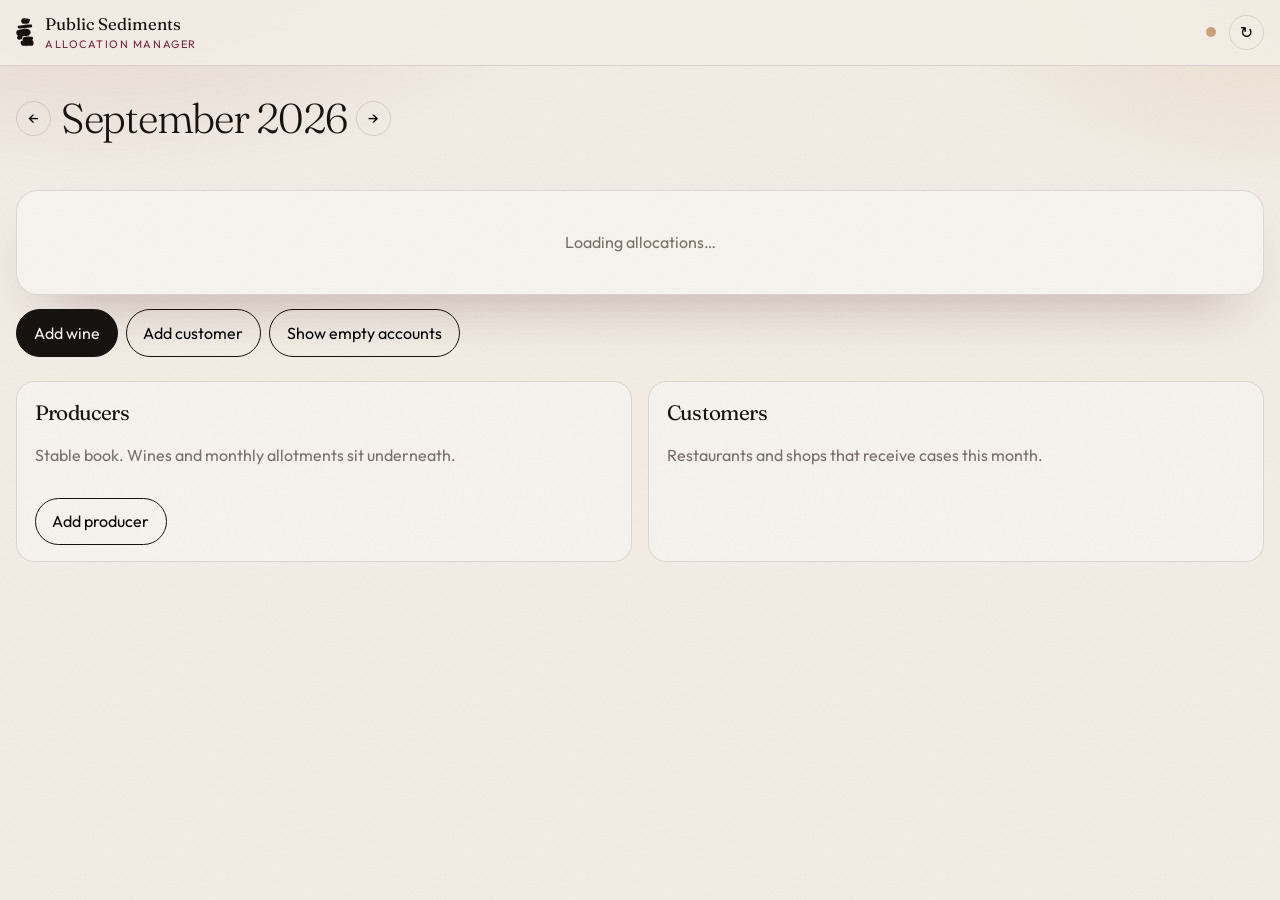
==== allocation-manager/index.html @ 0cda36f3 "chore: initial dump" ====
<!DOCTYPE html>
<html lang="en">
<head>
  <meta charset="utf-8">
  <meta name="viewport" content="width=device-width, initial-scale=1">
  <title>Allocation Manager — Public Sediments</title>
  <link rel="icon" href="../icons/mark.svg" type="image/svg+xml">
  <link rel="preconnect" href="https://fonts.googleapis.com">
  <link rel="preconnect" href="https://fonts.gstatic.com" crossorigin>
  <link href="https://fonts.googleapis.com/css2?family=Fraunces:ital,opsz,wght@0,9..144,300;0,9..144,500;1,9..144,300&family=Outfit:wght@300;400;500;600&display=swap" rel="stylesheet">
  <link rel="stylesheet" href="./styles.css">
</head>
<body>
  <header class="site-header">
    <div class="nav-bar">
      <a class="brand" href="../index.html">
        <span class="icon-mark" aria-hidden="true"></span>
        <span>
          <span class="brand-name">Public Sediments</span>
          <span class="brand-sub">Allocation manager</span>
        </span>
      </a>
      <div class="header-tools">
        <span class="sync" id="sync" title="Sync status"></span>
        <button class="ghost" id="refreshBtn" title="Reload from sheet-logger" aria-label="Reload">↻</button>
      </div>
    </div>
  </header>

  <main class="wrap">
    <div class="toolbar">
      <div class="month-nav">
        <button class="ghost" id="prevMonth" aria-label="Previous month">←</button>
        <h1 id="monthLabel">September 2026</h1>
        <button class="ghost" id="nextMonth" aria-label="Next month">→</button>
      </div>
      <div class="stats" id="stats"></div>
    </div>

    <nav class="producer-nav" id="producerNav" aria-label="Producers"></nav>

    <section class="board" id="board">
      <div class="loading">Loading allocations…</div>
    </section>

    <div class="row-actions">
      <button class="btn btn-solid" id="addWineBtn">Add wine</button>
      <button class="btn" id="addCustomerBtn">Add customer</button>
      <button class="btn" id="showEmptyBtn" aria-pressed="false">Show empty accounts</button>
    </div>

    <div class="manage">
      <section class="panel">
        <h2>Producers</h2>
        <p class="muted">Stable book. Wines and monthly allotments sit underneath.</p>
        <div class="list" id="producerList"></div>
        <div class="row-actions">
          <button class="btn" id="addProducerBtn">Add producer</button>
        </div>
      </section>
      <section class="panel">
        <h2>Customers</h2>
        <p class="muted">Restaurants and shops that receive cases this month.</p>
        <div class="list" id="customerList"></div>
      </section>
    </div>
  </main>

  <dialog id="wineDialog">
    <h2>Add wine</h2>
    <form class="form" id="wineForm">
      <div>
        <label for="wineProducer">Producer</label>
        <select id="wineProducer" required></select>
      </div>
      <div>
        <label for="wineName">Wine</label>
        <input id="wineName" required>
      </div>
      <div class="form-row">
        <div>
          <label for="wineVintage">Vintage</label>
          <input id="wineVintage">
        </div>
        <div>
          <label for="wineColor">Color</label>
          <select id="wineColor">
            <option value="red">Red</option>
            <option value="white">White</option>
            <option value="skin">Skin contact</option>
            <option value="sparkling">Sparkling</option>
            <option value="rose">Rosé</option>
          </select>
        </div>
      </div>
      <div class="form-row">
        <div>
          <label for="wineAppellation">Appellation</label>
          <input id="wineAppellation">
        </div>
        <div>
          <label for="wineFormat">Format</label>
          <input id="wineFormat" placeholder="750ml or magnum">
        </div>
      </div>
      <div class="form-row">
        <div>
          <label for="wineCases">Cases this month</label>
          <input id="wineCases" type="number" min="0" step="0.001" value="1">
        </div>
        <div>
          <label for="wineWholesale">Wholesale / retail</label>
          <input id="wineWholesale" placeholder="294">
        </div>
      </div>
      <div>
        <label for="wineRetail">Retail</label>
        <input id="wineRetail" type="number" min="0" step="1" placeholder="318">
      </div>
      <div class="dialog-actions">
        <button class="btn" type="button" id="wineCancel">Cancel</button>
        <button class="btn btn-solid" type="submit">Save wine</button>
      </div>
    </form>
  </dialog>

  <dialog id="customerDialog">
    <h2>Add customer</h2>
    <form class="form" id="customerForm">
      <div>
        <label for="customerName">Name</label>
        <input id="customerName" required>
      </div>
      <div class="dialog-actions">
        <button class="btn" type="button" id="customerCancel">Cancel</button>
        <button class="btn btn-solid" type="submit">Save customer</button>
      </div>
    </form>
  </dialog>

  <dialog id="producerDialog">
    <h2>Add producer</h2>
    <form class="form" id="producerForm">
      <div>
        <label for="producerName">Name</label>
        <input id="producerName" required>
      </div>
      <div class="form-row">
        <div>
          <label for="producerRegion">Region</label>
          <input id="producerRegion">
        </div>
        <div>
          <label for="producerColor">Color</label>
          <input id="producerColor" type="color" value="#7a2436">
        </div>
      </div>
      <div class="dialog-actions">
        <button class="btn" type="button" id="producerCancel">Cancel</button>
        <button class="btn btn-solid" type="submit">Save producer</button>
      </div>
    </form>
  </dialog>

  <script type="module" src="./scripts.js"></script>
</body>
</html>
---- allocation-manager/styles.css ----
:root {
  --paper: #f4eee6;
  --paper-2: #ebe3d6;
  --foam: #faf7f2;
  --ink: #161210;
  --ink-soft: #3c342e;
  --muted: #7a7168;
  --line: rgba(22, 18, 16, 0.12);
  --wine: #7a2436;
  --wine-deep: #4a1420;
  --clay: #c9a07a;
  --moss: #44513d;
  --shadow: 0 28px 60px -32px rgba(74, 20, 32, 0.42);
  --radius: 1.15rem;
  --ease: cubic-bezier(0.22, 1, 0.36, 1);
  --serif: "Fraunces", "Iowan Old Style", Georgia, serif;
  --sans: "Outfit", "Avenir Next", system-ui, sans-serif;
  --header: 4.1rem;
  --sticky: 13.5rem;
}

* { box-sizing: border-box; }
html, body { margin: 0; }
body {
  font-family: var(--sans);
  color: var(--ink);
  background: var(--paper);
  line-height: 1.45;
  min-height: 100svh;
}

body::before {
  content: "";
  position: fixed;
  inset: 0;
  pointer-events: none;
  z-index: 8;
  opacity: 0.04;
  background-image: url("data:image/svg+xml;utf8,<svg xmlns='http://www.w3.org/2000/svg' width='180' height='180'><filter id='n'><feTurbulence type='fractalNoise' baseFrequency='.85' numOctaves='2' stitchTiles='stitch'/><feColorMatrix values='0 0 0 0 0  0 0 0 0 0  0 0 0 0 0  0 0 0 .55 0'/></filter><rect width='100%' height='100%' filter='url(%23n)'/></svg>");
  mix-blend-mode: multiply;
}

body::after {
  content: "";
  position: fixed;
  inset: 0;
  pointer-events: none;
  z-index: 0;
  background:
    radial-gradient(ellipse 70% 50% at 8% -8%, rgba(122, 36, 54, 0.14), transparent 55%),
    radial-gradient(ellipse 50% 40% at 100% 0%, rgba(201, 160, 122, 0.22), transparent 50%);
}

h1, h2, h3, .serif { font-family: var(--serif); font-weight: 500; letter-spacing: -0.03em; }
button, input, select { font: inherit; }
button { cursor: pointer; }
a { color: inherit; }

.icon-mark {
  display: inline-block;
  width: 18px;
  height: 30px;
  background: currentColor;
  -webkit-mask: url("../icons/mark.svg") center / contain no-repeat;
  mask: url("../icons/mark.svg") center / contain no-repeat;
}

.site-header {
  position: sticky;
  top: 0;
  z-index: 12;
  height: var(--header);
  display: flex;
  align-items: center;
  backdrop-filter: blur(16px);
  background: color-mix(in srgb, var(--paper) 86%, transparent);
  border-bottom: 1px solid var(--line);
}
.nav-bar {
  width: min(1320px, calc(100% - 2rem));
  margin-inline: auto;
  display: flex;
  align-items: center;
  justify-content: space-between;
  gap: 1rem;
}
.brand {
  display: flex;
  align-items: center;
  gap: 0.7rem;
  text-decoration: none;
}
.brand-name { font-family: var(--serif); font-size: 1.05rem; }
.brand-sub {
  display: block;
  font-family: var(--sans);
  font-size: 0.68rem;
  letter-spacing: 0.14em;
  text-transform: uppercase;
  color: var(--wine);
}
.header-tools { display: flex; align-items: center; gap: 0.8rem; }
.sync {
  width: 10px;
  height: 10px;
  border-radius: 50%;
  background: var(--muted);
}
.sync.syncing { background: var(--clay); animation: pulse 1s ease-in-out infinite; }
.sync.synced { background: var(--moss); }
.sync.error, .sync.local { background: #b45309; }
@keyframes pulse {
  50% { opacity: 0.35; }
}

.wrap {
  width: min(1320px, calc(100% - 2rem));
  margin: 1.4rem auto 3rem;
  position: relative;
  z-index: 1;
}

.toolbar {
  display: flex;
  flex-wrap: wrap;
  justify-content: space-between;
  gap: 1rem;
  align-items: end;
  margin-bottom: 1.2rem;
}
.month-nav {
  display: flex;
  align-items: center;
  gap: 0.6rem;
}
.month-nav h1 { margin: 0; font-size: clamp(1.8rem, 4vw, 2.6rem); font-weight: 300; }
.ghost {
  background: transparent;
  border: 1px solid var(--line);
  border-radius: 999px;
  width: 2.2rem;
  height: 2.2rem;
  display: grid;
  place-items: center;
}
.ghost:hover { background: var(--ink); color: var(--foam); }
.stats {
  display: flex;
  gap: 1.4rem;
  flex-wrap: wrap;
}
.stat b { display: block; font-family: var(--serif); font-size: 1.45rem; font-weight: 400; }
.stat span { color: var(--muted); font-size: 0.78rem; letter-spacing: 0.06em; text-transform: uppercase; }
.stat.over b { color: var(--wine); }

.producer-nav {
  display: flex;
  gap: 0.5rem;
  overflow-x: auto;
  padding-bottom: 0.4rem;
  margin-bottom: 1rem;
}
.producer-chip {
  border: 1px solid var(--line);
  background: var(--foam);
  border-radius: 999px;
  padding: 0.5rem 0.95rem;
  white-space: nowrap;
  display: inline-flex;
  align-items: center;
  gap: 0.45rem;
}
.producer-chip .swatch {
  width: 0.7rem;
  height: 0.7rem;
  border-radius: 50%;
  background: var(--chip, var(--clay));
}
.producer-chip[aria-pressed="true"] {
  background: var(--ink);
  color: var(--foam);
  border-color: var(--ink);
}
.producer-chip.add { border-style: dashed; color: var(--muted); }

.board {
  background: color-mix(in srgb, var(--foam) 82%, transparent);
  border: 1px solid var(--line);
  border-radius: calc(var(--radius) + 0.2rem);
  overflow: auto;
  box-shadow: var(--shadow);
}

table.grid {
  width: max-content;
  min-width: 100%;
  border-collapse: separate;
  border-spacing: 0;
  font-size: 0.92rem;
}
.grid th, .grid td {
  border-bottom: 1px solid var(--line);
  border-right: 1px solid var(--line);
  padding: 0.55rem 0.7rem;
  vertical-align: middle;
}
.grid th { font-weight: 500; }
.sticky {
  position: sticky;
  left: 0;
  z-index: 2;
  background: var(--foam);
  min-width: 11.5rem;
  max-width: 14rem;
}
.wine-head {
  min-width: 9.5rem;
  max-width: 12rem;
  text-align: left;
  background: color-mix(in srgb, var(--wine-col, var(--clay)) 16%, var(--foam));
}
.wine-head .meta {
  display: block;
  font-size: 0.72rem;
  letter-spacing: 0.06em;
  text-transform: uppercase;
  color: var(--muted);
  font-weight: 400;
  font-family: var(--sans);
}
.wine-head .name {
  font-family: var(--serif);
  font-size: 1.02rem;
  line-height: 1.15;
}
.metric td {
  background: color-mix(in srgb, var(--paper-2) 55%, var(--foam));
  font-size: 0.82rem;
  color: var(--ink-soft);
}
.metric .sticky { background: color-mix(in srgb, var(--paper-2) 55%, var(--foam)); font-weight: 600; letter-spacing: 0.04em; text-transform: uppercase; font-size: 0.72rem; }
.qty, .price {
  width: 4.6rem;
  border: 0;
  background: transparent;
  padding: 0.25rem 0.15rem;
  border-bottom: 1px dashed transparent;
  color: inherit;
}
.qty:hover, .price:hover, .qty:focus, .price:focus {
  border-bottom-color: var(--wine);
  outline: none;
}
.cell {
  display: flex;
  flex-direction: column;
  align-items: flex-start;
  gap: 0.2rem;
}
.status {
  border: 0;
  background: transparent;
  padding: 0;
  font-size: 0.68rem;
  letter-spacing: 0.08em;
  text-transform: uppercase;
  color: var(--muted);
}
.status.waiting { color: #9a6a42; }
.status.confirmed { color: var(--moss); }
.transfer .sticky { background: #f5e38a; }
.over { color: var(--wine); font-weight: 600; }
.zero { color: var(--muted); }

.row-actions { display: flex; gap: 0.5rem; margin-top: 0.9rem; flex-wrap: wrap; }
.btn {
  display: inline-flex;
  align-items: center;
  gap: 0.35rem;
  border-radius: 999px;
  padding: 0.7rem 1.05rem;
  border: 1px solid var(--ink);
  text-decoration: none;
  background: transparent;
}
.btn-solid { background: var(--ink); color: var(--foam); }
.btn-solid:hover { background: var(--wine-deep); border-color: var(--wine-deep); }
.btn:hover { transform: translateY(-1px); }

.manage {
  display: grid;
  grid-template-columns: 1fr 1fr;
  gap: 1rem;
  margin-top: 1.5rem;
}
.panel {
  background: color-mix(in srgb, var(--foam) 70%, transparent);
  border: 1px solid var(--line);
  border-radius: var(--radius);
  padding: 1rem 1.1rem;
}
.panel h2 { margin: 0 0 0.8rem; font-size: 1.3rem; font-weight: 400; }
.list { display: grid; gap: 0.35rem; }
.list-item {
  display: flex;
  justify-content: space-between;
  gap: 0.6rem;
  padding: 0.45rem 0.2rem;
  border-bottom: 1px solid var(--line);
}
.list-item button {
  border: 0;
  background: none;
  color: var(--muted);
}
.muted { color: var(--muted); }

dialog {
  border: 0;
  border-radius: 1.2rem;
  padding: 1.3rem;
  width: min(440px, 92vw);
  background: var(--foam);
  box-shadow: var(--shadow);
}
dialog::backdrop { background: rgba(22, 18, 16, 0.45); }
dialog h2 { margin: 0 0 0.8rem; font-size: 1.5rem; font-weight: 400; }
.form { display: grid; gap: 0.7rem; }
label { font-size: 0.75rem; letter-spacing: 0.08em; text-transform: uppercase; color: var(--muted); }
.form input, .form select {
  width: 100%;
  border: 0;
  border-bottom: 1px solid var(--line);
  background: transparent;
  padding: 0.55rem 0;
}
.form-row { display: grid; grid-template-columns: 1fr 1fr; gap: 0.7rem; }
.dialog-actions { display: flex; justify-content: flex-end; gap: 0.5rem; margin-top: 0.4rem; }

.loading, .empty {
  padding: 2.5rem 1rem;
  text-align: center;
  color: var(--muted);
}

@media (max-width: 800px) {
  .manage { grid-template-columns: 1fr; }
  .sticky { min-width: 8.5rem; }
  .wine-head { min-width: 8rem; }
}
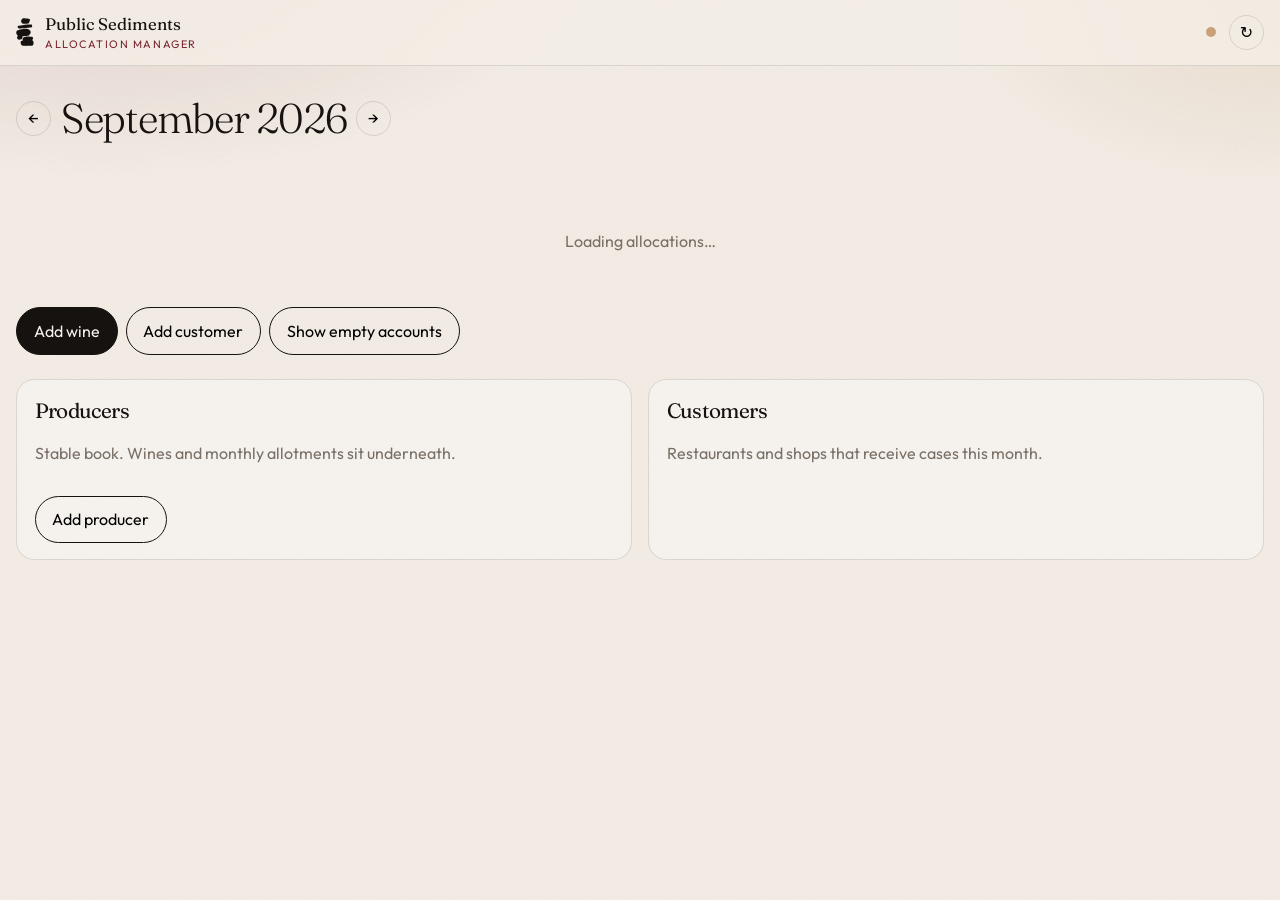
==== commit 8fedecd3: "chore: better layout" ====
--- a/allocation-manager/index.html
+++ b/allocation-manager/index.html
@@ -4,7 +4,24 @@
   <meta charset="utf-8">
   <meta name="viewport" content="width=device-width, initial-scale=1">
   <title>Allocation Manager — Public Sediments</title>
-  <link rel="icon" href="../icons/mark.svg" type="image/svg+xml">
+  <meta name="description" content="Month-by-month case allotments and customer allocations for Public Sediments.">
+  <link rel="canonical" href="https://main--ps--davidnuescheler.aem.live/allocation-manager/">
+  <meta property="og:type" content="website">
+  <meta property="og:site_name" content="Public Sediments">
+  <meta property="og:title" content="Allocation Manager — Public Sediments">
+  <meta property="og:description" content="Month-by-month case allotments and customer allocations for Public Sediments.">
+  <meta property="og:url" content="https://main--ps--davidnuescheler.aem.live/allocation-manager/">
+  <meta property="og:image" content="https://main--ps--davidnuescheler.aem.live/allocation-manager/og-image.png">
+  <meta property="og:image:type" content="image/png">
+  <meta property="og:image:width" content="1200">
+  <meta property="og:image:height" content="630">
+  <meta property="og:image:alt" content="Public Sediments allocation manager">
+  <meta name="twitter:card" content="summary_large_image">
+  <meta name="twitter:title" content="Allocation Manager — Public Sediments">
+  <meta name="twitter:description" content="Month-by-month case allotments and customer allocations for Public Sediments.">
+  <meta name="twitter:image" content="https://main--ps--davidnuescheler.aem.live/allocation-manager/og-image.png">
+  <meta name="twitter:image:alt" content="Public Sediments allocation manager">
+  <link rel="icon" href="/icons/mark.svg" type="image/svg+xml">
   <link rel="preconnect" href="https://fonts.googleapis.com">
   <link rel="preconnect" href="https://fonts.gstatic.com" crossorigin>
   <link href="https://fonts.googleapis.com/css2?family=Fraunces:ital,opsz,wght@0,9..144,300;0,9..144,500;1,9..144,300&family=Outfit:wght@300;400;500;600&display=swap" rel="stylesheet">
@@ -38,6 +55,7 @@
     </div>
 
     <nav class="producer-nav" id="producerNav" aria-label="Producers"></nav>
+    <nav class="wine-nav" id="wineNav" aria-label="Wines"></nav>
 
     <section class="board" id="board">
       <div class="loading">Loading allocations…</div>
--- a/allocation-manager/styles.css
+++ b/allocation-manager/styles.css
@@ -16,7 +16,6 @@
   --serif: "Fraunces", "Iowan Old Style", Georgia, serif;
   --sans: "Outfit", "Avenir Next", system-ui, sans-serif;
   --header: 4.1rem;
-  --sticky: 13.5rem;
 }
 
 * { box-sizing: border-box; }
@@ -64,6 +63,29 @@
   -webkit-mask: url("../icons/mark.svg") center / contain no-repeat;
   mask: url("../icons/mark.svg") center / contain no-repeat;
 }
+.icon-case, .icon-bottle {
+  display: inline-block;
+  flex: none;
+  background: currentColor;
+  -webkit-mask-repeat: no-repeat;
+  mask-repeat: no-repeat;
+  -webkit-mask-position: center;
+  mask-position: center;
+  -webkit-mask-size: contain;
+  mask-size: contain;
+}
+.icon-case {
+  width: 1.2em;
+  height: 0.92em;
+  -webkit-mask-image: url("../icons/case.svg");
+  mask-image: url("../icons/case.svg");
+}
+.icon-bottle {
+  width: 0.4em;
+  height: 1.05em;
+  -webkit-mask-image: url("../icons/bottle.svg");
+  mask-image: url("../icons/bottle.svg");
+}
 
 .site-header {
   position: sticky;
@@ -152,15 +174,23 @@
 .stat b { display: block; font-family: var(--serif); font-size: 1.45rem; font-weight: 400; }
 .stat span { color: var(--muted); font-size: 0.78rem; letter-spacing: 0.06em; text-transform: uppercase; }
 .stat.over b { color: var(--wine); }
-
-.producer-nav {
+.qty-line {
+  display: inline-flex;
+  align-items: center;
+  gap: 0.35rem;
+}
+.qty-line .icon-case, .qty-line .icon-bottle { opacity: 0.7; }
+
+.producer-nav, .wine-nav {
   display: flex;
   gap: 0.5rem;
   overflow-x: auto;
   padding-bottom: 0.4rem;
   margin-bottom: 1rem;
 }
-.producer-chip {
+.wine-nav { margin-top: -0.35rem; }
+.wine-nav:empty { display: none; }
+.producer-chip, .wine-chip {
   border: 1px solid var(--line);
   background: var(--foam);
   border-radius: 999px;
@@ -170,13 +200,13 @@
   align-items: center;
   gap: 0.45rem;
 }
-.producer-chip .swatch {
+.producer-chip .swatch, .wine-chip .swatch {
   width: 0.7rem;
   height: 0.7rem;
   border-radius: 50%;
   background: var(--chip, var(--clay));
 }
-.producer-chip[aria-pressed="true"] {
+.producer-chip[aria-pressed="true"], .wine-chip[aria-pressed="true"] {
   background: var(--ink);
   color: var(--foam);
   border-color: var(--ink);
@@ -184,79 +214,228 @@
 .producer-chip.add { border-style: dashed; color: var(--muted); }
 
 .board {
-  background: color-mix(in srgb, var(--foam) 82%, transparent);
+  display: grid;
+  gap: 1rem;
+}
+
+.overview {
+  position: relative;
+  isolation: isolate;
+  background:
+    radial-gradient(ellipse 80% 70% at 0% 0%, color-mix(in srgb, var(--wine-col, var(--wine)) 22%, transparent), transparent 60%),
+    color-mix(in srgb, var(--foam) 88%, transparent);
   border: 1px solid var(--line);
-  border-radius: calc(var(--radius) + 0.2rem);
-  overflow: auto;
+  border-radius: calc(var(--radius) + 0.35rem);
+  padding: 1.6rem 1.5rem 1.35rem;
   box-shadow: var(--shadow);
-}
-
-table.grid {
-  width: max-content;
-  min-width: 100%;
-  border-collapse: separate;
-  border-spacing: 0;
-  font-size: 0.92rem;
-}
-.grid th, .grid td {
-  border-bottom: 1px solid var(--line);
-  border-right: 1px solid var(--line);
-  padding: 0.55rem 0.7rem;
-  vertical-align: middle;
-}
-.grid th { font-weight: 500; }
-.sticky {
-  position: sticky;
-  left: 0;
-  z-index: 2;
-  background: var(--foam);
-  min-width: 11.5rem;
-  max-width: 14rem;
-}
-.wine-head {
-  min-width: 9.5rem;
-  max-width: 12rem;
-  text-align: left;
-  background: color-mix(in srgb, var(--wine-col, var(--clay)) 16%, var(--foam));
-}
-.wine-head .meta {
-  display: block;
+  overflow: hidden;
+}
+.overview-grid {
+  display: flex;
+  flex-wrap: wrap;
+  justify-content: space-between;
+  align-items: start;
+  gap: 1.4rem 3rem;
+}
+.figure {
+  flex: 0 1 auto;
+  min-width: 0;
+}
+.figure-label {
+  margin: 0 0 0.55rem;
   font-size: 0.72rem;
-  letter-spacing: 0.06em;
+  letter-spacing: 0.2em;
   text-transform: uppercase;
   color: var(--muted);
-  font-weight: 400;
-  font-family: var(--sans);
-}
-.wine-head .name {
+  font-weight: 500;
+}
+.overview .figure-pack {
+  display: flex;
+  flex-wrap: nowrap;
+  align-items: baseline;
+  gap: 1.35rem;
+}
+.unit {
+  display: flex;
+  flex: none;
+  align-items: baseline;
+  gap: 0.45rem;
+  white-space: nowrap;
+}
+.unit.is-zero { opacity: 0.38; }
+.overview .icon-case { width: 1.55rem; height: 1.2rem; align-self: center; }
+.overview .icon-bottle { width: 0.62rem; height: 1.6rem; align-self: center; }
+.unit-copy {
+  display: flex;
+  flex-wrap: nowrap;
+  align-items: baseline;
+  gap: 0.4rem;
+}
+.overview .figure-num,
+.overview .figure-value {
   font-family: var(--serif);
-  font-size: 1.02rem;
-  line-height: 1.15;
-}
-.metric td {
-  background: color-mix(in srgb, var(--paper-2) 55%, var(--foam));
-  font-size: 0.82rem;
-  color: var(--ink-soft);
-}
-.metric .sticky { background: color-mix(in srgb, var(--paper-2) 55%, var(--foam)); font-weight: 600; letter-spacing: 0.04em; text-transform: uppercase; font-size: 0.72rem; }
-.qty, .price {
-  width: 4.6rem;
-  border: 0;
-  background: transparent;
-  padding: 0.25rem 0.15rem;
+  font-size: clamp(2.8rem, 6vw, 4.8rem);
+  font-weight: 300;
+  line-height: 0.9;
+  letter-spacing: -0.05em;
+  color: inherit;
+}
+.figure-value {
+  display: inline-grid;
+  grid-template-columns: max-content;
+  justify-items: start;
+}
+.figure-sizer,
+.figure-input {
+  grid-area: 1 / 1;
+}
+.figure-sizer {
+  visibility: hidden;
+  white-space: pre;
+}
+.figure-input {
+  -moz-appearance: textfield;
+  appearance: textfield;
+}
+.figure-input::-webkit-outer-spin-button,
+.figure-input::-webkit-inner-spin-button {
+  -webkit-appearance: none;
+  margin: 0;
+}
+.overview .figure-input {
+  box-sizing: content-box;
+  width: 100%;
+  min-width: 0;
+  max-width: 100%;
+  overflow: hidden;
+  padding: 0;
+  margin: 0;
+  border: 0;
+  background: transparent;
+  font: inherit;
+  letter-spacing: inherit;
+  line-height: inherit;
+  color: inherit;
   border-bottom: 1px dashed transparent;
-  color: inherit;
-}
-.qty:hover, .price:hover, .qty:focus, .price:focus {
+}
+.overview .figure-input:hover, .overview .figure-input:focus {
   border-bottom-color: var(--wine);
   outline: none;
 }
-.cell {
-  display: flex;
-  flex-direction: column;
-  align-items: flex-start;
-  gap: 0.2rem;
-}
+.unit-word {
+  font-size: 0.78rem;
+  letter-spacing: 0.12em;
+  text-transform: uppercase;
+  color: var(--muted);
+  font-weight: 500;
+}
+.figure-pack.is-over { color: var(--wine); }
+.overview-meter {
+  margin-top: 1.6rem;
+  height: 0.55rem;
+  border-radius: 999px;
+  background: color-mix(in srgb, var(--ink) 8%, var(--paper));
+  overflow: hidden;
+}
+.overview-meter-fill {
+  display: block;
+  height: 100%;
+  border-radius: inherit;
+  background: linear-gradient(90deg, var(--wine-col, var(--wine)), var(--wine-deep));
+  transition: width 0.5s var(--ease);
+}
+.overview-remain {
+  margin: 0.7rem 0 0;
+  font-family: var(--serif);
+  font-size: clamp(1.15rem, 2.4vw, 1.55rem);
+  font-weight: 300;
+  letter-spacing: -0.03em;
+}
+.overview-remain.is-over { color: var(--wine); }
+.overview-price {
+  display: flex;
+  gap: 1.2rem;
+  margin-top: 1rem;
+  padding-top: 0.9rem;
+  border-top: 1px solid var(--line);
+}
+.overview-price label {
+  display: flex;
+  align-items: baseline;
+  gap: 0.4rem;
+  font-size: 0.72rem;
+  letter-spacing: 0.1em;
+}
+.price {
+  width: 4.2rem;
+  border: 0;
+  background: transparent;
+  padding: 0.15rem 0;
+  border-bottom: 1px dashed transparent;
+  font-family: var(--serif);
+  font-size: 1.15rem;
+  letter-spacing: -0.03em;
+}
+.price:hover, .price:focus {
+  border-bottom-color: var(--wine);
+  outline: none;
+}
+
+.accounts {
+  list-style: none;
+  margin: 0;
+  padding: 0;
+  display: grid;
+  gap: 0.45rem;
+}
+.account {
+  display: grid;
+  grid-template-columns: minmax(7rem, 1fr) auto auto;
+  align-items: center;
+  gap: 0.8rem 1rem;
+  padding: 0.7rem 1rem;
+  background: color-mix(in srgb, var(--foam) 80%, transparent);
+  border: 1px solid var(--line);
+  border-radius: 1rem;
+}
+.account-name {
+  font-family: var(--serif);
+  font-size: 1.15rem;
+  font-weight: 400;
+}
+.account .figure-pack {
+  display: flex;
+  align-items: center;
+  gap: 0.75rem;
+}
+.account .unit { gap: 0.35rem; }
+.account .unit-word { display: none; }
+.account .figure-value {
+  font-family: var(--serif);
+  font-size: 1.35rem;
+  font-weight: 300;
+  line-height: 1;
+}
+.account .figure-input {
+  width: 100%;
+  border: 0;
+  background: transparent;
+  padding: 0;
+  font: inherit;
+  border-bottom: 1px dashed transparent;
+}
+.account .figure-input:hover, .account .figure-input:focus {
+  border-bottom-color: var(--wine);
+  outline: none;
+}
+.account .icon-case { width: 1.15rem; height: 0.88rem; }
+.account .icon-bottle { width: 0.38rem; height: 1rem; }
+.accounts-empty {
+  padding: 1.2rem 1rem;
+  text-align: center;
+  color: var(--muted);
+}
+
 .status {
   border: 0;
   background: transparent;
@@ -265,12 +444,12 @@
   letter-spacing: 0.08em;
   text-transform: uppercase;
   color: var(--muted);
+  justify-self: end;
 }
 .status.waiting { color: #9a6a42; }
 .status.confirmed { color: var(--moss); }
-.transfer .sticky { background: #f5e38a; }
+.transfer { background: color-mix(in srgb, #f5e38a 55%, var(--foam)); }
 .over { color: var(--wine); font-weight: 600; }
-.zero { color: var(--muted); }
 
 .row-actions { display: flex; gap: 0.5rem; margin-top: 0.9rem; flex-wrap: wrap; }
 .btn {
@@ -345,6 +524,10 @@
 
 @media (max-width: 800px) {
   .manage { grid-template-columns: 1fr; }
-  .sticky { min-width: 8.5rem; }
-  .wine-head { min-width: 8rem; }
-}
+  .overview-grid { flex-direction: column; gap: 1.4rem; }
+  .account {
+    grid-template-columns: 1fr auto;
+  }
+  .account .status { grid-column: 2; grid-row: 1; }
+  .account .figure-pack { grid-column: 1 / -1; }
+}
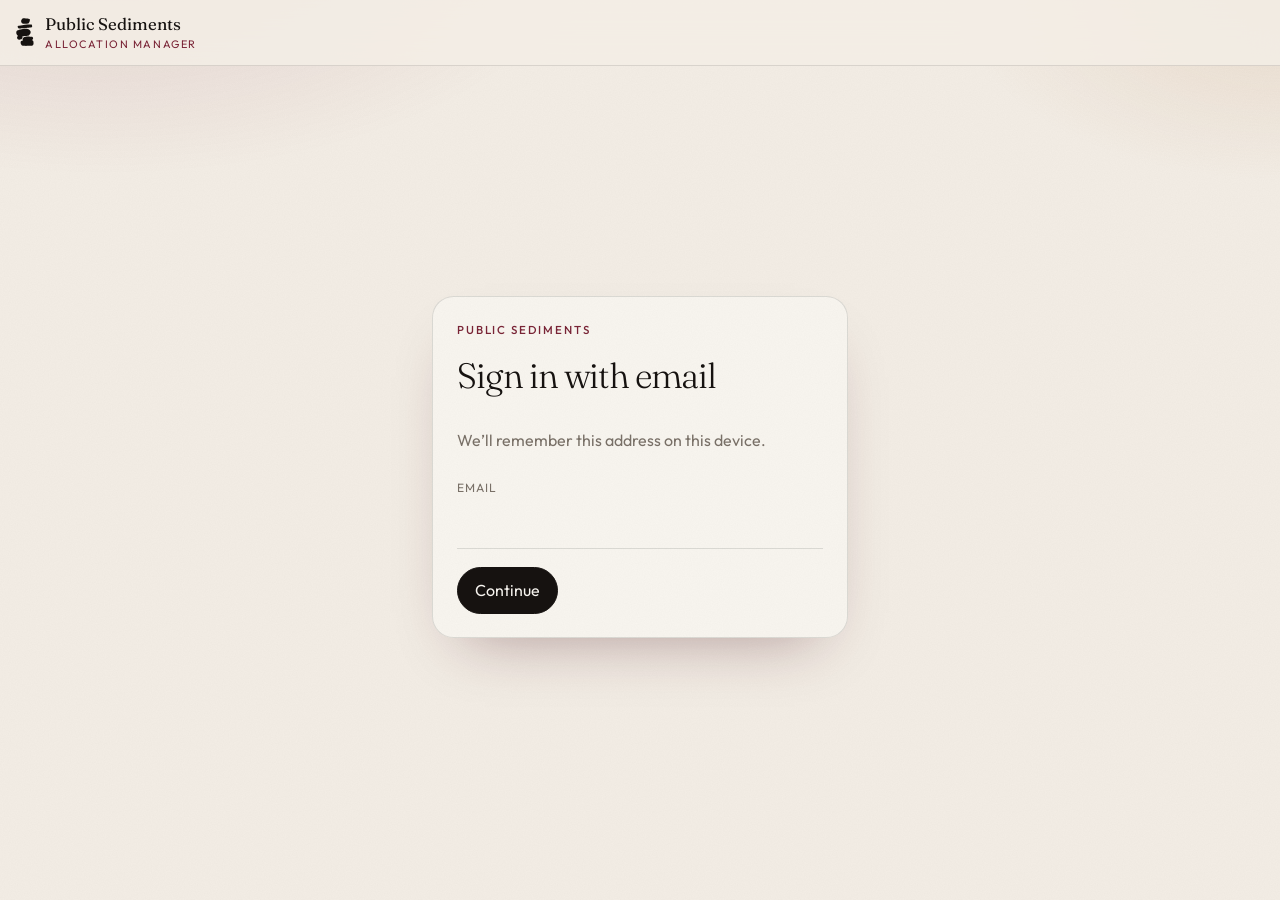
==== commit b169c681: "chore: add login" ====
--- a/allocation-manager/index.html
+++ b/allocation-manager/index.html
@@ -2,7 +2,7 @@
 <html lang="en">
 <head>
   <meta charset="utf-8">
-  <meta name="viewport" content="width=device-width, initial-scale=1">
+  <meta name="viewport" content="width=device-width, initial-scale=1, viewport-fit=cover">
   <title>Allocation Manager — Public Sediments</title>
   <meta name="description" content="Month-by-month case allotments and customer allocations for Public Sediments.">
   <link rel="canonical" href="https://main--ps--davidnuescheler.aem.live/allocation-manager/">
@@ -25,9 +25,15 @@
   <link rel="preconnect" href="https://fonts.googleapis.com">
   <link rel="preconnect" href="https://fonts.gstatic.com" crossorigin>
   <link href="https://fonts.googleapis.com/css2?family=Fraunces:ital,opsz,wght@0,9..144,300;0,9..144,500;1,9..144,300&family=Outfit:wght@300;400;500;600&display=swap" rel="stylesheet">
-  <link rel="stylesheet" href="./styles.css">
+  <script>
+    window.ALLOC_V = Date.now();
+    document.write(`<link rel="stylesheet" href="./styles.css?v=${window.ALLOC_V}">`);
+  </script>
 </head>
-<body>
+<body data-page="place">
+  <script>
+    if (!localStorage.getItem('psAlloc_email')) document.body.classList.add('role-gate');
+  </script>
   <header class="site-header">
     <div class="nav-bar">
       <a class="brand" href="../index.html">
@@ -38,13 +44,36 @@
         </span>
       </a>
       <div class="header-tools">
-        <span class="sync" id="sync" title="Sync status"></span>
-        <button class="ghost" id="refreshBtn" title="Reload from sheet-logger" aria-label="Reload">↻</button>
+        <div class="waffle" id="waffle" hidden>
+          <button class="waffle-btn" type="button" id="waffleBtn" aria-expanded="false" aria-haspopup="true" aria-controls="waffleMenu" aria-label="Menu">
+            <span class="waffle-icon" aria-hidden="true"></span>
+          </button>
+          <div class="waffle-menu" id="waffleMenu" hidden>
+            <nav class="waffle-nav" id="pageNav" hidden>
+              <a href="./" aria-current="page">Place</a>
+              <a href="./allocations.html">Allocations</a>
+              <a href="./customers.html">Customers</a>
+            </nav>
+            <button class="session" type="button" id="sessionEmail" title="Log out">Log out</button>
+          </div>
+        </div>
       </div>
     </div>
   </header>
 
-  <main class="wrap">
+  <section class="gate" id="gate">
+    <form class="gate-card" id="gateForm">
+      <p class="gate-kicker">Public Sediments</p>
+      <h1>Sign in with email</h1>
+      <p class="muted">We’ll remember this address on this device.</p>
+      <label for="gateEmail">Email</label>
+      <input id="gateEmail" type="email" required autocomplete="username" inputmode="email">
+      <p class="gate-note" id="gateNote" hidden></p>
+      <button class="btn btn-solid" type="submit">Continue</button>
+    </form>
+  </section>
+
+  <main class="wrap" id="app">
     <div class="toolbar">
       <div class="month-nav">
         <button class="ghost" id="prevMonth" aria-label="Previous month">←</button>
@@ -61,125 +90,59 @@
       <div class="loading">Loading allocations…</div>
     </section>
 
-    <div class="row-actions">
+    <div class="row-actions staff-only">
       <button class="btn btn-solid" id="addWineBtn">Add wine</button>
-      <button class="btn" id="addCustomerBtn">Add customer</button>
       <button class="btn" id="showEmptyBtn" aria-pressed="false">Show empty accounts</button>
     </div>
 
-    <div class="manage">
-      <section class="panel">
-        <h2>Producers</h2>
-        <p class="muted">Stable book. Wines and monthly allotments sit underneath.</p>
-        <div class="list" id="producerList"></div>
-        <div class="row-actions">
-          <button class="btn" id="addProducerBtn">Add producer</button>
-        </div>
-      </section>
-      <section class="panel">
-        <h2>Customers</h2>
-        <p class="muted">Restaurants and shops that receive cases this month.</p>
-        <div class="list" id="customerList"></div>
-      </section>
+    <div class="alloc-dock" id="allocDock" hidden>
+      <button type="button" id="allocMinus" aria-label="Remove one bottle">−</button>
+      <button type="button" id="allocPlus" aria-label="Add one bottle">+</button>
+      <button type="button" id="allocSpread">Spread</button>
     </div>
+
   </main>
 
   <dialog id="wineDialog">
     <h2>Add wine</h2>
+    <div class="picker-filters" id="winePickerFilters" role="toolbar" aria-label="Filter wines">
+      <button type="button" class="picker-chip" data-filter="all" aria-pressed="true">All</button>
+      <button type="button" class="picker-chip" data-filter="skin" aria-pressed="false">Skin contact</button>
+      <button type="button" class="picker-chip" data-filter="red" aria-pressed="false">Red</button>
+      <button type="button" class="picker-chip" data-filter="white" aria-pressed="false">White</button>
+      <button type="button" class="picker-chip" data-filter="rose" aria-pressed="false">Rosé</button>
+      <button type="button" class="picker-chip" data-filter="sparkling" aria-pressed="false">Sparkling</button>
+      <label class="picker-search">
+        <span class="picker-search-icon" aria-hidden="true"></span>
+        <input id="winePickerSearch" type="search" placeholder="Search the list" autocomplete="off" spellcheck="false">
+      </label>
+    </div>
+    <p class="picker-empty" id="winePickerEmpty" hidden>No wines match that search.</p>
+    <div class="picker-list" id="winePickerList" role="listbox" aria-label="Current list"></div>
     <form class="form" id="wineForm">
-      <div>
-        <label for="wineProducer">Producer</label>
-        <select id="wineProducer" required></select>
-      </div>
-      <div>
-        <label for="wineName">Wine</label>
-        <input id="wineName" required>
-      </div>
-      <div class="form-row">
-        <div>
-          <label for="wineVintage">Vintage</label>
-          <input id="wineVintage">
-        </div>
-        <div>
-          <label for="wineColor">Color</label>
-          <select id="wineColor">
-            <option value="red">Red</option>
-            <option value="white">White</option>
-            <option value="skin">Skin contact</option>
-            <option value="sparkling">Sparkling</option>
-            <option value="rose">Rosé</option>
-          </select>
-        </div>
-      </div>
-      <div class="form-row">
-        <div>
-          <label for="wineAppellation">Appellation</label>
-          <input id="wineAppellation">
-        </div>
-        <div>
-          <label for="wineFormat">Format</label>
-          <input id="wineFormat" placeholder="750ml or magnum">
-        </div>
-      </div>
+      <p class="picker-selected" id="winePickerSelected">Pick a wine from the current list.</p>
       <div class="form-row">
         <div>
           <label for="wineCases">Cases this month</label>
           <input id="wineCases" type="number" min="0" step="0.001" value="1">
         </div>
         <div>
-          <label for="wineWholesale">Wholesale / retail</label>
-          <input id="wineWholesale" placeholder="294">
+          <label for="wineRetail">Retail</label>
+          <input id="wineRetail" type="number" min="0" step="1" placeholder="318">
         </div>
-      </div>
-      <div>
-        <label for="wineRetail">Retail</label>
-        <input id="wineRetail" type="number" min="0" step="1" placeholder="318">
       </div>
       <div class="dialog-actions">
         <button class="btn" type="button" id="wineCancel">Cancel</button>
-        <button class="btn btn-solid" type="submit">Save wine</button>
+        <button class="btn btn-solid" type="submit" id="wineSave" disabled>Add to this month</button>
       </div>
     </form>
   </dialog>
 
-  <dialog id="customerDialog">
-    <h2>Add customer</h2>
-    <form class="form" id="customerForm">
-      <div>
-        <label for="customerName">Name</label>
-        <input id="customerName" required>
-      </div>
-      <div class="dialog-actions">
-        <button class="btn" type="button" id="customerCancel">Cancel</button>
-        <button class="btn btn-solid" type="submit">Save customer</button>
-      </div>
-    </form>
-  </dialog>
-
-  <dialog id="producerDialog">
-    <h2>Add producer</h2>
-    <form class="form" id="producerForm">
-      <div>
-        <label for="producerName">Name</label>
-        <input id="producerName" required>
-      </div>
-      <div class="form-row">
-        <div>
-          <label for="producerRegion">Region</label>
-          <input id="producerRegion">
-        </div>
-        <div>
-          <label for="producerColor">Color</label>
-          <input id="producerColor" type="color" value="#7a2436">
-        </div>
-      </div>
-      <div class="dialog-actions">
-        <button class="btn" type="button" id="producerCancel">Cancel</button>
-        <button class="btn btn-solid" type="submit">Save producer</button>
-      </div>
-    </form>
-  </dialog>
-
-  <script type="module" src="./scripts.js"></script>
+  <script>
+    const allocScript = document.createElement('script');
+    allocScript.type = 'module';
+    allocScript.src = `./scripts.js?v=${window.ALLOC_V}`;
+    document.body.appendChild(allocScript);
+  </script>
 </body>
 </html>
--- a/allocation-manager/styles.css
+++ b/allocation-manager/styles.css
@@ -20,12 +20,19 @@
 
 * { box-sizing: border-box; }
 html, body { margin: 0; }
+html {
+  -webkit-text-size-adjust: 100%;
+  text-size-adjust: 100%;
+  overflow-x: clip;
+}
 body {
   font-family: var(--sans);
+  font-size: 16px;
   color: var(--ink);
   background: var(--paper);
   line-height: 1.45;
   min-height: 100svh;
+  overflow-x: clip;
 }
 
 body::before {
@@ -51,7 +58,8 @@
 }
 
 h1, h2, h3, .serif { font-family: var(--serif); font-weight: 500; letter-spacing: -0.03em; }
-button, input, select { font: inherit; }
+button, input, select, textarea { font: inherit; }
+button, a, input, select, textarea { touch-action: manipulation; }
 button { cursor: pointer; }
 a { color: inherit; }
 
@@ -91,7 +99,7 @@
   position: sticky;
   top: 0;
   z-index: 12;
-  height: var(--header);
+  min-height: var(--header);
   display: flex;
   align-items: center;
   backdrop-filter: blur(16px);
@@ -105,6 +113,11 @@
   align-items: center;
   justify-content: space-between;
   gap: 1rem;
+}
+.page-title {
+  margin: 0;
+  font-size: clamp(1.8rem, 6vw, 2.6rem);
+  font-weight: 300;
 }
 .brand {
   display: flex;
@@ -121,19 +134,111 @@
   text-transform: uppercase;
   color: var(--wine);
 }
-.header-tools { display: flex; align-items: center; gap: 0.8rem; }
-.sync {
-  width: 10px;
-  height: 10px;
+.header-tools { display: flex; align-items: center; flex: none; }
+.waffle { position: relative; }
+.waffle[hidden] { display: none; }
+.waffle-btn {
+  width: 2.2rem;
+  height: 2.2rem;
+  display: grid;
+  place-items: center;
+  border: 1px solid var(--line);
+  border-radius: 999px;
+  background: transparent;
+  color: var(--ink-soft);
+}
+.waffle-btn:hover,
+.waffle-btn[aria-expanded="true"] {
+  background: var(--ink);
+  color: var(--foam);
+  border-color: var(--ink);
+}
+.waffle-icon {
+  display: grid;
+  grid-template-columns: repeat(3, 0.22rem);
+  gap: 0.18rem;
+  width: 1.02rem;
+  height: 1.02rem;
+}
+.waffle-icon::before {
+  content: "";
+  width: 0.22rem;
+  height: 0.22rem;
   border-radius: 50%;
-  background: var(--muted);
-}
-.sync.syncing { background: var(--clay); animation: pulse 1s ease-in-out infinite; }
-.sync.synced { background: var(--moss); }
-.sync.error, .sync.local { background: #b45309; }
-@keyframes pulse {
-  50% { opacity: 0.35; }
-}
+  background: currentColor;
+  box-shadow:
+    0.4rem 0 0 currentColor,
+    0.8rem 0 0 currentColor,
+    0 0.4rem 0 currentColor,
+    0.4rem 0.4rem 0 currentColor,
+    0.8rem 0.4rem 0 currentColor,
+    0 0.8rem 0 currentColor,
+    0.4rem 0.8rem 0 currentColor,
+    0.8rem 0.8rem 0 currentColor;
+}
+.waffle-menu {
+  position: absolute;
+  right: 0;
+  top: calc(100% + 0.45rem);
+  z-index: 30;
+  width: min(16rem, calc(100vw - 2rem));
+  padding: 0.4rem;
+  background: var(--foam);
+  border: 1px solid var(--line);
+  border-radius: 1rem;
+  box-shadow: var(--shadow);
+  display: grid;
+  gap: 0.15rem;
+}
+.waffle-menu[hidden] { display: none; }
+.waffle-nav {
+  display: grid;
+  gap: 0.1rem;
+}
+.waffle-nav[hidden] { display: none; }
+.waffle-nav a,
+.waffle-menu .session {
+  display: block;
+  width: 100%;
+  margin: 0;
+  padding: 0.7rem 0.8rem;
+  border: 0;
+  border-radius: 0.75rem;
+  background: transparent;
+  text-align: left;
+  text-decoration: none;
+  color: var(--ink);
+  font-size: 0.95rem;
+}
+.waffle-nav a:hover,
+.waffle-menu .session:hover {
+  background: color-mix(in srgb, var(--ink) 6%, var(--foam));
+}
+.waffle-nav a[aria-current="page"] { font-weight: 500; }
+.waffle-menu .session {
+  overflow: hidden;
+  text-overflow: ellipsis;
+  white-space: nowrap;
+  color: var(--muted);
+  font-size: 0.78rem;
+}
+.waffle-nav:not([hidden]) + .session {
+  border-top: 1px solid var(--line);
+  border-radius: 0 0 0.75rem 0.75rem;
+  margin-top: 0.2rem;
+}
+.text-btn {
+  border: 0;
+  background: none;
+  padding: 0;
+  color: var(--wine);
+  font-size: 0.72rem;
+  letter-spacing: 0.1em;
+  text-transform: uppercase;
+  font-weight: 500;
+  text-decoration: none;
+}
+.text-btn:hover { color: var(--wine-deep); }
 
 .wrap {
   width: min(1320px, calc(100% - 2rem));
@@ -142,6 +247,58 @@
   z-index: 1;
 }
 
+body.role-gate .wrap { display: none; }
+body.role-gate .gate { display: grid; }
+body.role-account .staff-only,
+body.role-gate .staff-only { display: none; }
+body.role-account .producer-nav,
+body.role-account .wine-nav { display: none; }
+
+.gate {
+  display: none;
+  position: relative;
+  z-index: 1;
+  min-height: calc(100svh - var(--header));
+  place-items: center;
+  padding: 2rem 1rem 4rem;
+}
+.gate-card {
+  width: min(26rem, 100%);
+  display: grid;
+  gap: 0.7rem;
+  padding: 1.6rem 1.5rem 1.4rem;
+  background: color-mix(in srgb, var(--foam) 88%, transparent);
+  border: 1px solid var(--line);
+  border-radius: calc(var(--radius) + 0.2rem);
+  box-shadow: var(--shadow);
+}
+.gate-card h1 {
+  margin: 0;
+  font-weight: 300;
+  font-size: clamp(1.8rem, 6vw, 2.2rem);
+}
+.gate-kicker {
+  margin: 0;
+  letter-spacing: 0.16em;
+  text-transform: uppercase;
+  font-size: 0.72rem;
+  color: var(--wine);
+  font-weight: 500;
+}
+.gate-note {
+  margin: 0;
+  color: var(--wine);
+}
+.gate-card input {
+  width: 100%;
+  border: 0;
+  border-bottom: 1px solid var(--line);
+  background: transparent;
+  padding: 0.55rem 0;
+  font-size: 16px;
+}
+.gate-card .btn { justify-self: start; margin-top: 0.4rem; }
+
 .toolbar {
   display: flex;
   flex-wrap: wrap;
@@ -154,8 +311,15 @@
   display: flex;
   align-items: center;
   gap: 0.6rem;
-}
-.month-nav h1 { margin: 0; font-size: clamp(1.8rem, 4vw, 2.6rem); font-weight: 300; }
+  min-width: 0;
+  max-width: 100%;
+}
+.month-nav h1 {
+  margin: 0;
+  min-width: 0;
+  font-size: clamp(1.4rem, 7vw, 2.6rem);
+  font-weight: 300;
+}
 .ghost {
   background: transparent;
   border: 1px solid var(--line);
@@ -165,6 +329,7 @@
   display: grid;
   place-items: center;
 }
+.ghost[hidden] { display: none; }
 .ghost:hover { background: var(--ink); color: var(--foam); }
 .stats {
   display: flex;
@@ -185,8 +350,11 @@
   display: flex;
   gap: 0.5rem;
   overflow-x: auto;
+  overscroll-behavior-x: contain;
+  -webkit-overflow-scrolling: touch;
   padding-bottom: 0.4rem;
   margin-bottom: 1rem;
+  max-width: 100%;
 }
 .wine-nav { margin-top: -0.35rem; }
 .wine-nav:empty { display: none; }
@@ -397,6 +565,87 @@
   background: color-mix(in srgb, var(--foam) 80%, transparent);
   border: 1px solid var(--line);
   border-radius: 1rem;
+  cursor: pointer;
+}
+.account.is-selected {
+  border-color: var(--ink);
+  background: color-mix(in srgb, var(--ink) 8%, var(--foam));
+  box-shadow: inset 0 0 0 1px var(--ink);
+}
+.account.is-static { cursor: default; }
+.account.is-static .status { cursor: default; }
+.account-head {
+  margin: 0 0 0.65rem;
+  font-family: var(--serif);
+  font-size: 1.45rem;
+  font-weight: 400;
+}
+.account .muted,
+.alloc-row .muted,
+.pick-link .muted,
+.customer-edit .muted {
+  display: block;
+  font-size: 0.78rem;
+}
+
+.pick-lead { margin: 0 0 0.8rem; }
+.pick-list,
+.alloc-list,
+.customer-list {
+  list-style: none;
+  margin: 0;
+  padding: 0;
+  display: grid;
+  gap: 0.45rem;
+}
+.pick-link,
+.customer-card,
+.alloc-row {
+  display: grid;
+  grid-template-columns: minmax(0, 1fr) auto auto;
+  align-items: center;
+  gap: 0.8rem 1rem;
+  padding: 0.85rem 1rem;
+  background: color-mix(in srgb, var(--foam) 80%, transparent);
+  border: 1px solid var(--line);
+  border-radius: 1rem;
+  text-decoration: none;
+}
+.pick-link { grid-template-columns: 1fr; }
+.pick-link:hover,
+.customer-card:hover { border-color: var(--ink); }
+.customer-edit {
+  display: grid;
+  justify-items: start;
+  gap: 0.15rem;
+  margin: 0;
+  padding: 0;
+  border: 0;
+  background: transparent;
+  text-align: left;
+  color: inherit;
+}
+.alloc-back { margin: 0 0 0.7rem; }
+.alloc-back a {
+  font-size: 0.72rem;
+  letter-spacing: 0.1em;
+  text-transform: uppercase;
+  color: var(--wine);
+  text-decoration: none;
+}
+.alloc-row { cursor: default; }
+.alloc-row .figure-pack {
+  display: flex;
+  align-items: center;
+  gap: 0.75rem;
+}
+.alloc-row .unit-word { display: none; }
+.alloc-row .figure-num,
+.alloc-row .figure-value {
+  font-family: var(--serif);
+  font-size: 1.35rem;
+  font-weight: 300;
+  line-height: 1;
 }
 .account-name {
   font-family: var(--serif);
@@ -452,6 +701,44 @@
 .over { color: var(--wine); font-weight: 600; }
 
 .row-actions { display: flex; gap: 0.5rem; margin-top: 0.9rem; flex-wrap: wrap; }
+.toolbar .row-actions { margin-top: 0; }
+
+.alloc-dock {
+  position: fixed;
+  left: 50%;
+  bottom: calc(1rem + env(safe-area-inset-bottom));
+  transform: translateX(-50%);
+  z-index: 20;
+  display: flex;
+  align-items: center;
+  gap: 0.3rem;
+  padding: 0.35rem;
+  background: var(--ink);
+  color: var(--foam);
+  border-radius: 999px;
+  box-shadow: var(--shadow);
+}
+.alloc-dock[hidden] { display: none; }
+.alloc-dock button {
+  min-width: 2.75rem;
+  min-height: 2.75rem;
+  border: 0;
+  border-radius: 999px;
+  background: transparent;
+  color: inherit;
+  font-size: 1.45rem;
+  line-height: 1;
+}
+.alloc-dock button:hover:not(:disabled) { background: color-mix(in srgb, var(--foam) 14%, transparent); }
+.alloc-dock button:disabled { opacity: 0.35; }
+.alloc-dock #allocSpread {
+  padding: 0 1.05rem;
+  font-size: 0.78rem;
+  letter-spacing: 0.14em;
+  text-transform: uppercase;
+  font-weight: 500;
+}
+body.has-dock .wrap { padding-bottom: 5.5rem; }
 .btn {
   display: inline-flex;
   align-items: center;
@@ -487,6 +774,23 @@
   padding: 0.45rem 0.2rem;
   border-bottom: 1px solid var(--line);
 }
+button.list-item {
+  width: 100%;
+  margin: 0;
+  text-align: left;
+  background: transparent;
+  border: 0;
+  border-bottom: 1px solid var(--line);
+  border-radius: 0;
+  color: inherit;
+}
+button.list-item:hover {
+  background: color-mix(in srgb, var(--ink) 4%, transparent);
+}
+.list-item .muted {
+  display: block;
+  font-size: 0.78rem;
+}
 .list-item button {
   border: 0;
   background: none;
@@ -502,19 +806,169 @@
   background: var(--foam);
   box-shadow: var(--shadow);
 }
+#wineDialog {
+  width: min(720px, 94vw);
+  max-height: min(92vh, 840px);
+  display: none;
+  flex-direction: column;
+  min-height: 0;
+  overflow: hidden;
+}
+#wineDialog[open] { display: flex; }
 dialog::backdrop { background: rgba(22, 18, 16, 0.45); }
 dialog h2 { margin: 0 0 0.8rem; font-size: 1.5rem; font-weight: 400; }
 .form { display: grid; gap: 0.7rem; }
 label { font-size: 0.75rem; letter-spacing: 0.08em; text-transform: uppercase; color: var(--muted); }
-.form input, .form select {
+.form input, .form select, .form textarea {
   width: 100%;
   border: 0;
   border-bottom: 1px solid var(--line);
   background: transparent;
   padding: 0.55rem 0;
+  font-size: 16px;
+}
+.form textarea {
+  resize: vertical;
+  min-height: 4.5rem;
 }
 .form-row { display: grid; grid-template-columns: 1fr 1fr; gap: 0.7rem; }
 .dialog-actions { display: flex; justify-content: flex-end; gap: 0.5rem; margin-top: 0.4rem; }
+
+.picker-filters {
+  display: flex;
+  flex-wrap: wrap;
+  align-items: center;
+  gap: 0.45rem;
+  margin-bottom: 0.8rem;
+}
+.picker-chip {
+  margin: 0;
+  border: 1px solid var(--line);
+  border-radius: 999px;
+  padding: 0.4rem 0.8rem;
+  background: transparent;
+  color: var(--ink-soft);
+}
+.picker-chip:hover { border-color: var(--ink); color: var(--ink); }
+.picker-chip[aria-pressed="true"] {
+  background: var(--ink);
+  color: var(--foam);
+  border-color: var(--ink);
+}
+.picker-search {
+  display: inline-flex;
+  align-items: center;
+  gap: 0.45rem;
+  flex: 1 1 12rem;
+  min-width: 10rem;
+  margin-left: auto;
+  border: 1px solid var(--line);
+  border-radius: 999px;
+  padding: 0.22rem 0.85rem;
+  color: var(--ink-soft);
+  background: color-mix(in srgb, var(--foam) 70%, transparent);
+}
+.picker-search:focus-within { border-color: var(--ink); color: var(--ink); }
+.picker-search-icon {
+  display: inline-block;
+  width: 0.95rem;
+  height: 0.95rem;
+  flex: none;
+  background: currentColor;
+  opacity: 0.65;
+  -webkit-mask: url("../icons/search.svg") center / contain no-repeat;
+  mask: url("../icons/search.svg") center / contain no-repeat;
+}
+.picker-search input {
+  flex: 1;
+  min-width: 0;
+  border: 0;
+  background: transparent;
+  padding: 0.28rem 0;
+  font-size: 16px;
+  color: var(--ink);
+  outline: none;
+}
+.picker-empty, .picker-status, .picker-selected {
+  margin: 0 0 0.6rem;
+  color: var(--muted);
+}
+.picker-empty[hidden] { display: none; }
+.picker-list {
+  display: grid;
+  gap: 0.4rem;
+  overflow: auto;
+  max-height: min(46vh, 380px);
+  margin: 0 0 0.9rem;
+  padding-right: 0.15rem;
+}
+.picker-wine {
+  display: grid;
+  grid-template-columns: 0.7rem 1fr auto;
+  gap: 0.75rem;
+  align-items: start;
+  width: 100%;
+  text-align: left;
+  border: 1px solid var(--line);
+  border-radius: 1rem;
+  padding: 0.7rem 0.85rem;
+  background: color-mix(in srgb, var(--foam) 80%, transparent);
+}
+.picker-wine[hidden] { display: none; }
+.picker-wine:hover { border-color: var(--ink); }
+.picker-wine[aria-selected="true"] {
+  border-color: var(--ink);
+  background: color-mix(in srgb, var(--ink) 8%, var(--foam));
+}
+.picker-swatch {
+  width: 0.7rem;
+  height: 100%;
+  min-height: 2.4rem;
+  border-radius: 999px;
+  background: var(--clay);
+}
+.picker-swatch.cat-red { background: #7a2436; }
+.picker-swatch.cat-white { background: #d9c27a; }
+.picker-swatch.cat-skin { background: #c45e2b; }
+.picker-swatch.cat-sparkling { background: #e8d7a8; }
+.picker-swatch.cat-rose { background: #d9899a; }
+.picker-copy { min-width: 0; }
+.picker-name {
+  display: block;
+  font-family: var(--serif);
+  font-size: 1.05rem;
+  font-weight: 400;
+  overflow-wrap: anywhere;
+}
+.picker-meta {
+  display: flex;
+  flex-wrap: wrap;
+  gap: 0.25rem 0.7rem;
+  margin-top: 0.15rem;
+  font-size: 0.72rem;
+  letter-spacing: 0.06em;
+  text-transform: uppercase;
+  color: var(--muted);
+}
+.picker-side {
+  display: grid;
+  justify-items: end;
+  gap: 0.25rem;
+  font-family: var(--serif);
+}
+.picker-badge {
+  font-family: var(--sans);
+  font-size: 0.62rem;
+  letter-spacing: 0.08em;
+  text-transform: uppercase;
+  color: var(--moss);
+}
+.picker-wine mark {
+  background: color-mix(in srgb, var(--clay) 62%, #f6e3b5);
+  color: inherit;
+  padding: 0 0.12em;
+  border-radius: 0.15em;
+}
 
 .loading, .empty {
   padding: 2.5rem 1rem;
@@ -523,11 +977,81 @@
 }
 
 @media (max-width: 800px) {
-  .manage { grid-template-columns: 1fr; }
-  .overview-grid { flex-direction: column; gap: 1.4rem; }
+  .nav-bar,
+  .wrap {
+    width: calc(100% - 1.5rem);
+  }
+  .wrap { margin: 1rem auto 2.5rem; }
+  .site-header {
+    padding-top: env(safe-area-inset-top);
+    min-height: calc(var(--header) + env(safe-area-inset-top));
+  }
+  .brand-name { font-size: 0.98rem; }
+  .toolbar { gap: 0.7rem; }
+  .overview {
+    padding: 1.2rem 1rem 1.1rem;
+  }
+  .overview-grid { flex-direction: column; gap: 1.2rem; }
+  .overview .figure-pack {
+    flex-wrap: wrap;
+    gap: 0.8rem 1.15rem;
+  }
+  .overview .figure-num,
+  .overview .figure-value {
+    font-size: clamp(2.2rem, 12vw, 3.4rem);
+  }
   .account {
-    grid-template-columns: 1fr auto;
-  }
+    grid-template-columns: minmax(0, 1fr) auto;
+  }
+  .alloc-row,
+  .customer-card {
+    grid-template-columns: minmax(0, 1fr);
+  }
+  .account-name { overflow-wrap: anywhere; }
   .account .status { grid-column: 2; grid-row: 1; }
   .account .figure-pack { grid-column: 1 / -1; }
-}
+  .row-actions .btn { min-height: 2.75rem; }
+  .manage { grid-template-columns: 1fr; }
+  dialog {
+    width: min(100% - 1.5rem, 440px);
+    margin: auto;
+    padding: 1.1rem;
+  }
+  #wineDialog {
+    width: 100%;
+    max-width: none;
+    height: 100dvh;
+    max-height: 100dvh;
+    margin: 0;
+    border-radius: 0;
+    padding: calc(0.9rem + env(safe-area-inset-top)) 1rem calc(0.9rem + env(safe-area-inset-bottom));
+  }
+  #wineDialog .picker-list {
+    flex: 1 1 auto;
+    min-height: 0;
+    max-height: none;
+  }
+  .picker-chip {
+    min-height: 2.4rem;
+    padding: 0.45rem 0.85rem;
+  }
+  .picker-search {
+    flex: 1 1 100%;
+    min-width: 0;
+    margin-left: 0;
+  }
+  .picker-wine {
+    grid-template-columns: 0.55rem minmax(0, 1fr);
+    gap: 0.65rem;
+  }
+  .picker-side {
+    grid-column: 2;
+    justify-items: start;
+    grid-template-columns: auto auto;
+    justify-content: start;
+    gap: 0.45rem 0.8rem;
+  }
+  .form-row { grid-template-columns: 1fr; }
+  .dialog-actions { flex-wrap: wrap; }
+  .dialog-actions .btn { min-height: 2.75rem; }
+}
